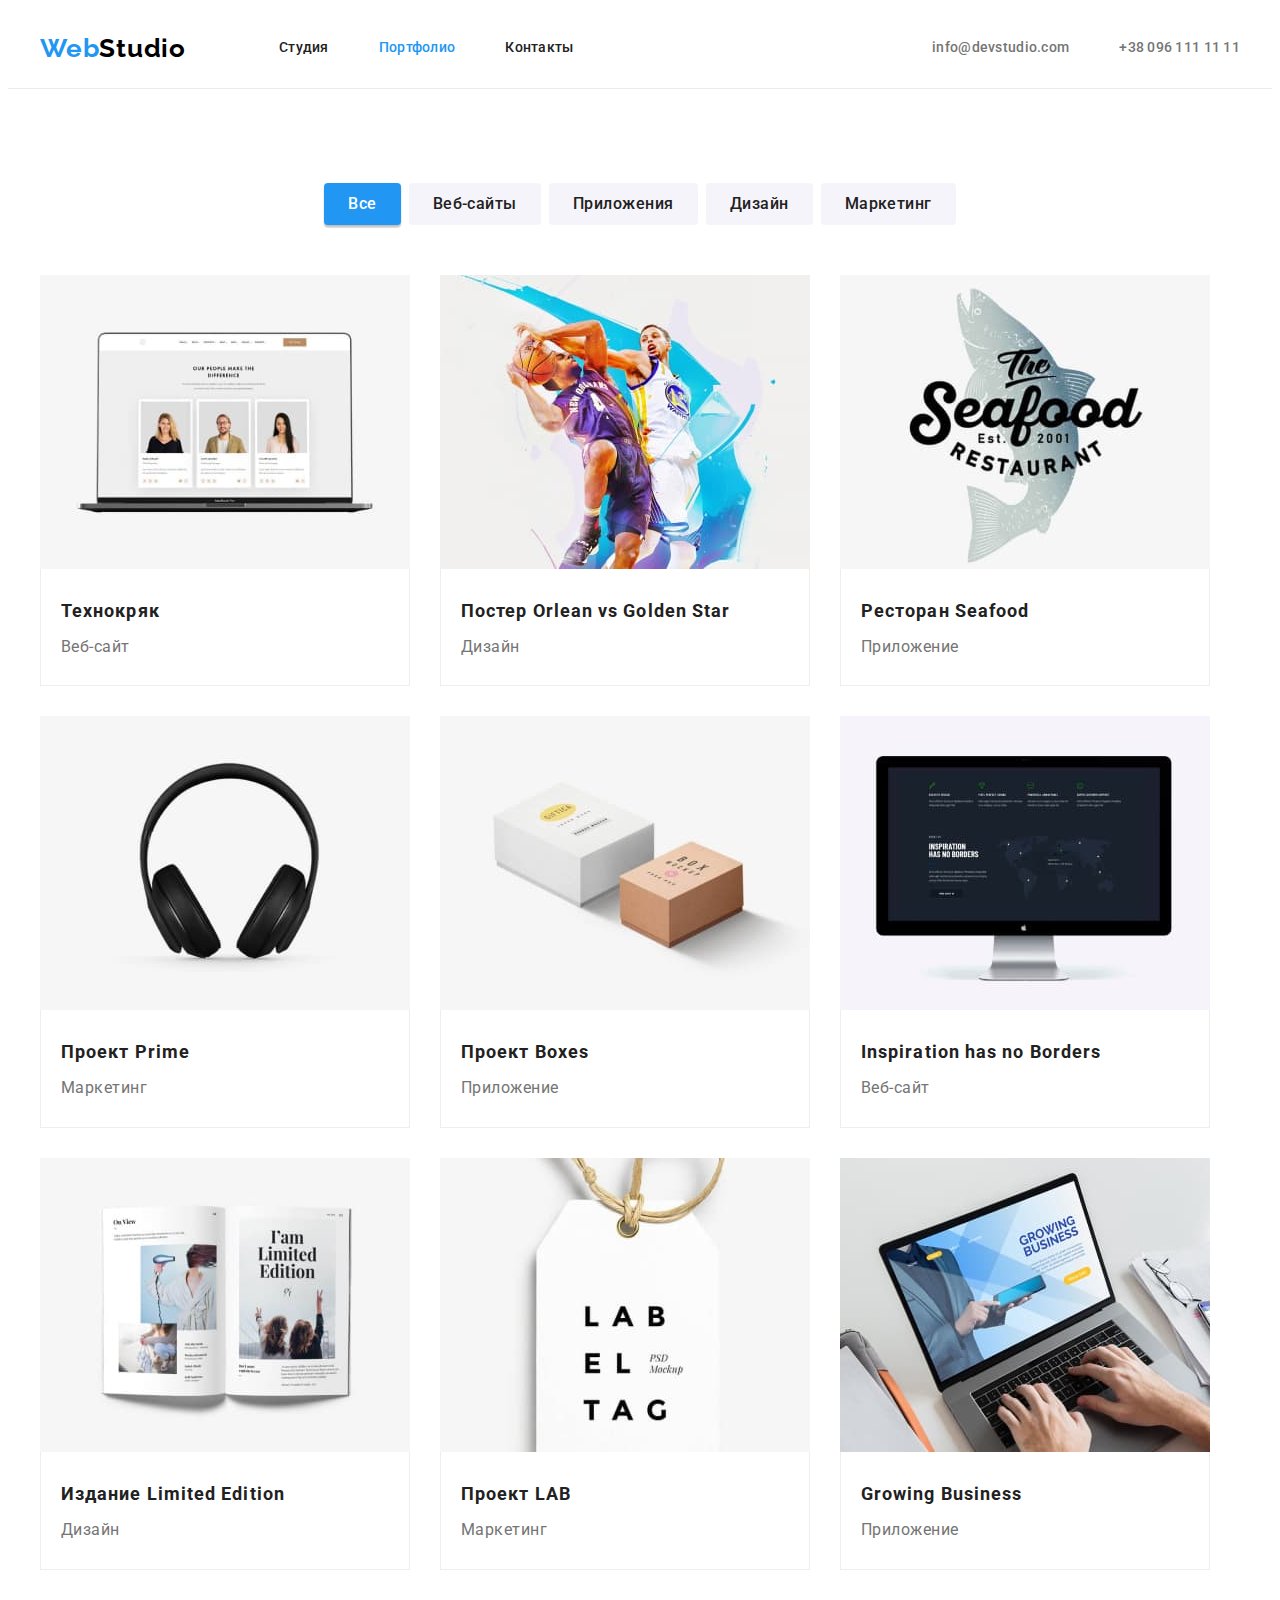
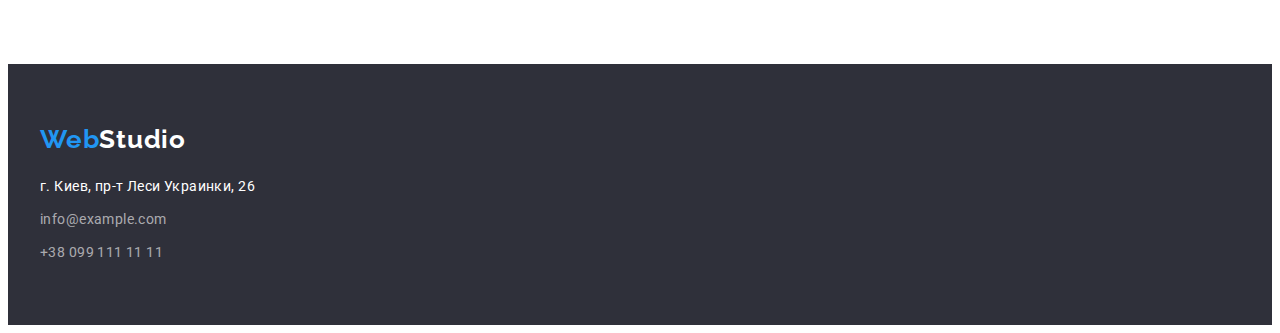
==== portfolio.html @ 328e048e "Add start files" ====
<!DOCTYPE html>
<html lang="ru">
  <head>
    <meta charset="UTF-8" />
    <meta http-equiv="X-UA-Compatible" content="IE=edge" />
    <meta name="viewport" content="width=device-width, initial-scale=1.0" />
    <link rel="preconnect" href="https://fonts.googleapis.com" />
    <link rel="preconnect" href="https://fonts.gstatic.com" crossorigin />
    <link
      href="https://fonts.googleapis.com/css2?family=Raleway:wght@700&family=Roboto:wght@400;500;700;900&display=swap"
      rel="stylesheet"
    />
    <link
      rel="stylesheet"
      href="https://cdnjs.cloudflare.com/ajax/libs/modern-normalize/1.1.0/modern-normalize.min.css"
      integrity="sha512-wpPYUAdjBVSE4KJnH1VR1HeZfpl1ub8YT/NKx4PuQ5NmX2tKuGu6U/JRp5y+Y8XG2tV+wKQpNHVUX03MfMFn9Q=="
      crossorigin="anonymous"
      referrerpolicy="no-referrer"
    />
    <link rel="stylesheet" href="./css/styles.css" />
    <title>Portfolio</title>
  </head>
  <body>
    <header class="header">
      <div class="container header-section">
        <nav class="header-navigation">
          <div class="header-logo">
            <a href="" class="webstudio web link"
              >Web<span class="webstudio studio">Studio</span></a
            >
          </div>
          <ul class="header-list list">
            <li class="header-item">
              <a href="./index.html" class="header-link link">Студия</a>
            </li>
            <li class="header-item">
              <a href="" class="header-link link current">Портфолио</a>
            </li>
            <li class="header-item">
              <a href="" class="header-link link">Контакты</a>
            </li>
          </ul>
        </nav>
        <ul class="header-contact-list list">
          <li class="header-contact-item">
            <a class="header-mail link" href="mailto:info@devstudio.com">info@devstudio.com</a>
          </li>
          <li class="header-contact-item">
            <a class="header-tel link" href="tel:+380961111111">+38 096 111 11 11</a>
          </li>
        </ul>
      </div>
    </header>
    <main>
      <section class="project-filters section">
        <div class="container">
          <h1 class="project-filters-title">Фильтр проектов</h1>
          <ul class="button-list list">
            <li class="button-list-item">
              <button class="filter-btn first-btn" type="button">Все</button>
            </li>
            <li class="button-list-item">
              <button class="filter-btn" type="button">Веб-сайты</button>
            </li>
            <li class="button-list-item">
              <button class="filter-btn" type="button">Приложения</button>
            </li>
            <li class="button-list-item">
              <button class="filter-btn" type="button">Дизайн</button>
            </li>
            <li class="button-list-item">
              <button class="filter-btn" type="button">Маркетинг</button>
            </li>
          </ul>
          <ul class="project-list list">
            <li class="project-list-item">
              <img
                src="./images/project1.jpg"
                alt="образец сайта"
                width="370"
                height="294"
                class="project-img"
              />
              <div class="card-text">
                <h2 class="project-list-title">Технокряк</h2>
                <p class="project-list-text">Веб-сайт</p>
              </div>
            </li>
            <li class="project-list-item">
              <img
                src="./images/project2.jpg"
                alt="игра в баскетбол"
                width="370"
                height="294"
                class="project-img"
              />
              <div class="card-text">
                <h2 class="project-list-title">
                  Постер <span lang="en">Orlean vs Golden Star</span>
                </h2>
                <p class="project-list-text">Дизайн</p>
              </div>
            </li>
            <li class="project-list-item">
              <img
                src="./images/project3.jpg"
                alt="лого ресторана"
                width="370"
                height="294"
                class="project-img"
              />
              <div class="card-text">
                <h2 class="project-list-title">Ресторан <span lang="en">Seafood</span></h2>
                <p class="project-list-text">Приложение</p>
              </div>
            </li>
            <li class="project-list-item">
              <img
                src="./images/project4.jpg"
                alt="наушники"
                width="370"
                height="294"
                class="project-img"
              />
              <div class="card-text">
                <h2 class="project-list-title">Проект <span lang="en">Prime</span></h2>
                <p class="project-list-text">Маркетинг</p>
              </div>
            </li>
            <li class="project-list-item">
              <img
                src="./images/project5.jpg"
                alt="две коробки"
                width="370"
                height="294"
                class="project-img"
              />
              <div class="card-text">
                <h2 class="project-list-title">Проект <span lang="en">Boxes</span></h2>
                <p class="project-list-text">Приложение</p>
              </div>
            </li>
            <li class="project-list-item">
              <img
                src="./images/project6.jpg"
                alt="изображение веб-сайта на мониторе"
                width="370"
                height="294"
                class="project-img"
              />
              <div class="card-text">
                <h2 lang="en" class="project-list-title">Inspiration has no Borders</h2>
                <p class="project-list-text">Веб-сайт</p>
              </div>
            </li>
            <li class="project-list-item">
              <img
                src="./images/project7.jpg"
                alt="разворот страниц журнала"
                width="370"
                height="294"
                class="project-img"
              />
              <div class="card-text">
                <h2 class="project-list-title">Издание <span lang="en">Limited Edition</span></h2>
                <p class="project-list-text">Дизайн</p>
              </div>
            </li>
            <li class="project-list-item">
              <img
                src="./images/project8.jpg"
                alt="бирка с лого"
                width="370"
                height="294"
                class="project-img"
              />
              <div class="card-text">
                <h2 class="project-list-title">Проект <span lang="en">LAB</span></h2>
                <p class="project-list-text">Маркетинг</p>
              </div>
            </li>
            <li class="project-list-item">
              <img
                src="./images/project9.jpg"
                alt="работа с приложением на ноутбуке"
                width="370"
                height="294"
                class="project-img"
              />
              <div class="card-text">
                <h2 lang="en" class="project-list-title">Growing Business</h2>
                <p class="project-list-text">Приложение</p>
              </div>
            </li>
          </ul>
        </div>
      </section>
    </main>
    <footer class="footer">
      <div class="container">
        <a href=" " class="footer-webstudio link"
          >Web<span class="footer-webstudio footer-studio">Studio</span></a
        >
        <address class="footer-contacts">
          <ul class="footer-contact-list list">
            <li class="footer-contact-item">
              <a
                class="footer-adress link"
                href="https://goo.gl/maps/MFCcc29Dd1iXqdY96"
                target="_blank"
                rel="noopener noindex nofollow"
              >
                г. Киев, пр-т Леси Украинки, 26</a
              >
            </li>
            <li class="footer-contact-item">
              <a class="footer-mail link" href="mailto:info@example.com">info@example.com</a>
            </li>
            <li class="footer-contact-item">
              <a class="footer-tel link" href="+380991111111">+38 099 111 11 11</a>
            </li>
          </ul>
        </address>
      </div>
    </footer>
  </body>
</html>
---- css/styles.css ----
:root {
  --background-white: #ffffff;
  --text-white: #ffffff;
  --hero-background-color: #2f303a;
  --footer-backround-color: #2f303a;
  --hover-and-focus-color: #2196f3;
  --main-color: #212121;
  --main-text-color: #757575;
  --main-btn-color: #f5f4fa;
  --second-btn-color: #188ce8;
  --black-color: #000000;
  --second-background-color: #f5f4fa;
  --header-border-color: #ececec;
  --card-border-color: #eeeeee;
}
body {
  font-family: 'Roboto', sans-serif;
  color: var(--main-color);
  background-color: var(--background-white);
  font-size: 14px;
}

p,
h1,
h2,
h3,
h4,
h5,
h6,
ul {
  margin: 0;
  padding: 0;
}
img {
  display: block;
  width: 100%;
  height: auto;
}
.container {
  width: 1200px;
  padding-left: 15px;
  padding-right: 15px;
  margin: 0 auto;
}
.section {
  padding-top: 94px;
  padding-bottom: 94px;
}
.link {
  text-decoration: none;
}
.list {
  list-style: none;
}
.features-title,
.project-filters-title {
  visibility: hidden;
  position: absolute;
  white-space: nowrap;
  width: 1px;
  height: 1px;
  overflow: hidden;
  border: 0;
  padding: 0;
  clip: rect(0 0 0 0);
  clip-path: inset(50%);
  margin: -1px;
}

/* -------------Header------------- */
.header {
  background-color: var(--background-white);
  border-bottom: 1px solid var(--header-border-color);
}
.webstudio {
  font-family: 'Raleway', sans-serif;
  font-weight: 700;
  font-size: 26px;
  line-height: 1.19;
  letter-spacing: 0.03em;
  color: var(--hover-and-focus-color);

  padding-top: 24px;
  padding-bottom: 25px;
}
.studio {
  color: var(--black-color);
}
/*navigation*/
.header-section,
.header-navigation {
  display: flex;
  align-items: center;
}
.header-list {
  display: flex;
  margin-left: 93px;
  text-align: center;
}
.header-item:not(:last-child) {
  margin-right: 50px;
}
.header-link {
  font-weight: 500;
  font-size: 14px;
  line-height: 1.14;
  letter-spacing: 0.02em;
  color: var(--main-color);

  display: block;
  padding-top: 32px;
  padding-bottom: 32px;
}
/*contacts*/
.header-contact-list {
  display: flex;
  margin-left: auto;
}
.header-contact-list .header-contact-item:not(:last-child) {
  margin-right: 50px;
}
.header-mail,
.header-tel {
  font-weight: 500;
  font-size: 14px;
  line-height: 1.14;
  letter-spacing: 0.02em;
  color: var(--main-text-color);

  display: block;
  padding-top: 32px;
  padding-bottom: 32px;
}
.current,
.header-link:hover,
.header-link:focus,
.header-mail:hover,
.header-mail:focus,
.header-tel:hover,
.header-tel:focus {
  color: var(--hover-and-focus-color);
}

/* -------------Hero------------- */
.hero {
  background-color: var(--hero-background-color);
  padding-top: 200px;
  padding-bottom: 200px;
  text-align: center;
}
.hero-title {
  font-weight: 900;
  font-size: 44px;
  line-height: 1.36;
  text-align: center;
  letter-spacing: 0.06em;
  text-transform: uppercase;
  color: var(--text-white);

  max-width: 696px;
  margin-top: 0;
  margin-bottom: 30px;
  margin-left: auto;
  margin-right: auto;
}
.hero-btn {
  font-family: inherit;
  font-weight: 700;
  font-size: 16px;
  line-height: 1.8;
  letter-spacing: 0.06em;
  color: var(--text-white);
  background-color: var(--hover-and-focus-color);
  cursor: pointer;

  padding: 10px 32px;
  border: none;
  box-shadow: 0px 4px 4px rgba(0, 0, 0, 0.15);
  border-radius: 4px;
}
.hero-btn:hover,
.hero-btn:focus {
  background-color: var(--second-btn-color);
}
/* -------------Особенности------------- */
.features-list {
  display: flex;
}
.features-text-title {
  font-size: 14px;
  line-height: 1.14;
  letter-spacing: 0.03em;
  text-transform: uppercase;

  margin-bottom: 10px;
}
.features-text {
  line-height: 1.71;
  letter-spacing: 0.03em;
  color: var(--main-text-color);
}
.features-item {
  width: 270px;
}
.features-item:not(:last-child) {
  margin-right: 30px;
}
/* -------------Чем мы занимаемся------------- */
.working {
  padding-top: 0;
}
.working-list {
  display: flex;
}
.working-item {
  display: block;
}
.working-item:not(:last-child) {
  margin-right: 30px;
}
.working-title {
  font-size: 36px;
  line-height: 1.16;
  letter-spacing: 0.03em;
  text-align: center;
  margin-bottom: 50px;
}
/* -------------Наша команда------------- */
.team {
  background-color: var(--second-background-color);
}
.team-item {
  background-color: var(--background-white);
  box-shadow: 0px 1px 3px rgba(0, 0, 0, 0.12), 0px 1px 1px rgba(0, 0, 0, 0.14),
    0px 2px 1px rgba(0, 0, 0, 0.2);
  border-radius: 0px 0px 4px 4px;
  padding-bottom: 30px;
}
.team-item:not(:last-child) {
  margin-right: 30px;
}
.team-photo {
  display: block;
  margin-bottom: 30px;
}
.team-list {
  display: flex;
}
.team-title {
  font-size: 36px;
  line-height: 1.16;
  letter-spacing: 0.03em;
  text-align: center;
  margin-bottom: 50px;
}
.team-item-title {
  font-weight: 500;
  font-size: 16px;
  line-height: 1.18;
  text-align: center;
  letter-spacing: 0.03em;
  margin-bottom: 10px;
}
.team-item-text {
  font-size: 16px;
  line-height: 1.18;
  text-align: center;
  letter-spacing: 0.03em;
  color: var(--main-text-color);
}
/* -------------Footer------------- */
.footer {
  background-color: var(--footer-backround-color);
  padding-top: 60px;
  padding-bottom: 60px;
}
.footer-webstudio {
  font-family: 'Raleway', sans-serif;
  font-weight: 700;
  font-size: 26px;
  line-height: 1.19;
  letter-spacing: 0.03em;
  color: var(--hover-and-focus-color);

  display: inline-block;
  margin-bottom: 20px;
}
.footer-studio {
  color: var(--text-white);
  margin-bottom: 0;
}
.footer-contacts {
  display: block;
}
.footer-adress {
  font-style: normal;
  font-size: 14px;
  line-height: 1.71;
  letter-spacing: 0.03em;
  color: var(--text-white);
}
.footer-mail,
.footer-tel {
  font-style: normal;
  font-size: 14px;
  line-height: 1.71;
  letter-spacing: 0.03em;
  color: rgba(255, 255, 255, 0.6);
}
.footer-contact-item:not(:last-child) {
  margin-bottom: 9px;
}
.footer-adress:hover,
.footer-adress:focus,
.footer-mail:hover,
.footer-mail:focus,
.footer-tel:hover,
.footer-tel:focus {
  color: var(--hover-and-focus-color);
}

/* -------------ПОРТФОЛИО------------- */
/* -------------Фильтр------------- */
.button-list {
  display: flex;
  justify-content: center;
  margin-bottom: 50px;
}
.button-list-item:not(:last-child) {
  margin-right: 8px;
}
.filter-btn {
  font-family: inherit;
  font-weight: 500;
  font-size: 16px;
  line-height: 1.6;
  text-align: center;
  letter-spacing: 0.03em;
  color: var(--main-color);
  background-color: var(--main-btn-color);
  border-radius: 4px;
  cursor: pointer;
  border-color: transparent;

  display: block;
  padding: 6px 22px;
}
.first-btn,
.filter-btn:hover,
.filter-btn:focus {
  color: var(--text-white);
  border-color: transparent;
  background-color: var(--hover-and-focus-color);
  box-shadow: 0px 3px 1px rgba(0, 0, 0, 0.1), 0px 1px 2px rgba(0, 0, 0, 0.08),
    0px 2px 2px rgba(0, 0, 0, 0.12);
  border-radius: 4px;
}
/* -------------Проекты------------- */
.project-list {
  display: flex;
  flex-wrap: wrap;
}
.project-list-item {
  background-color: var(--background-white);
  width: 370px;
  margin-right: 30px;
  margin-bottom: 30px;
}
.project-list-item:nth-child(3n) {
  margin-right: 0;
}
.project-list-item:nth-last-child(-n + 3) {
  margin-bottom: 0;
}
.project-list-title {
  font-size: 18px;
  line-height: 2;
  letter-spacing: 0.06em;
  margin-bottom: 4px;
}
.project-list-text {
  font-size: 16px;
  line-height: 1.8;
  letter-spacing: 0.03em;
  color: var(--main-text-color);
}
.card-text {
  padding: 24px 20px;
  border: 1px solid var(--card-border-color);
  border-top: 0;
}
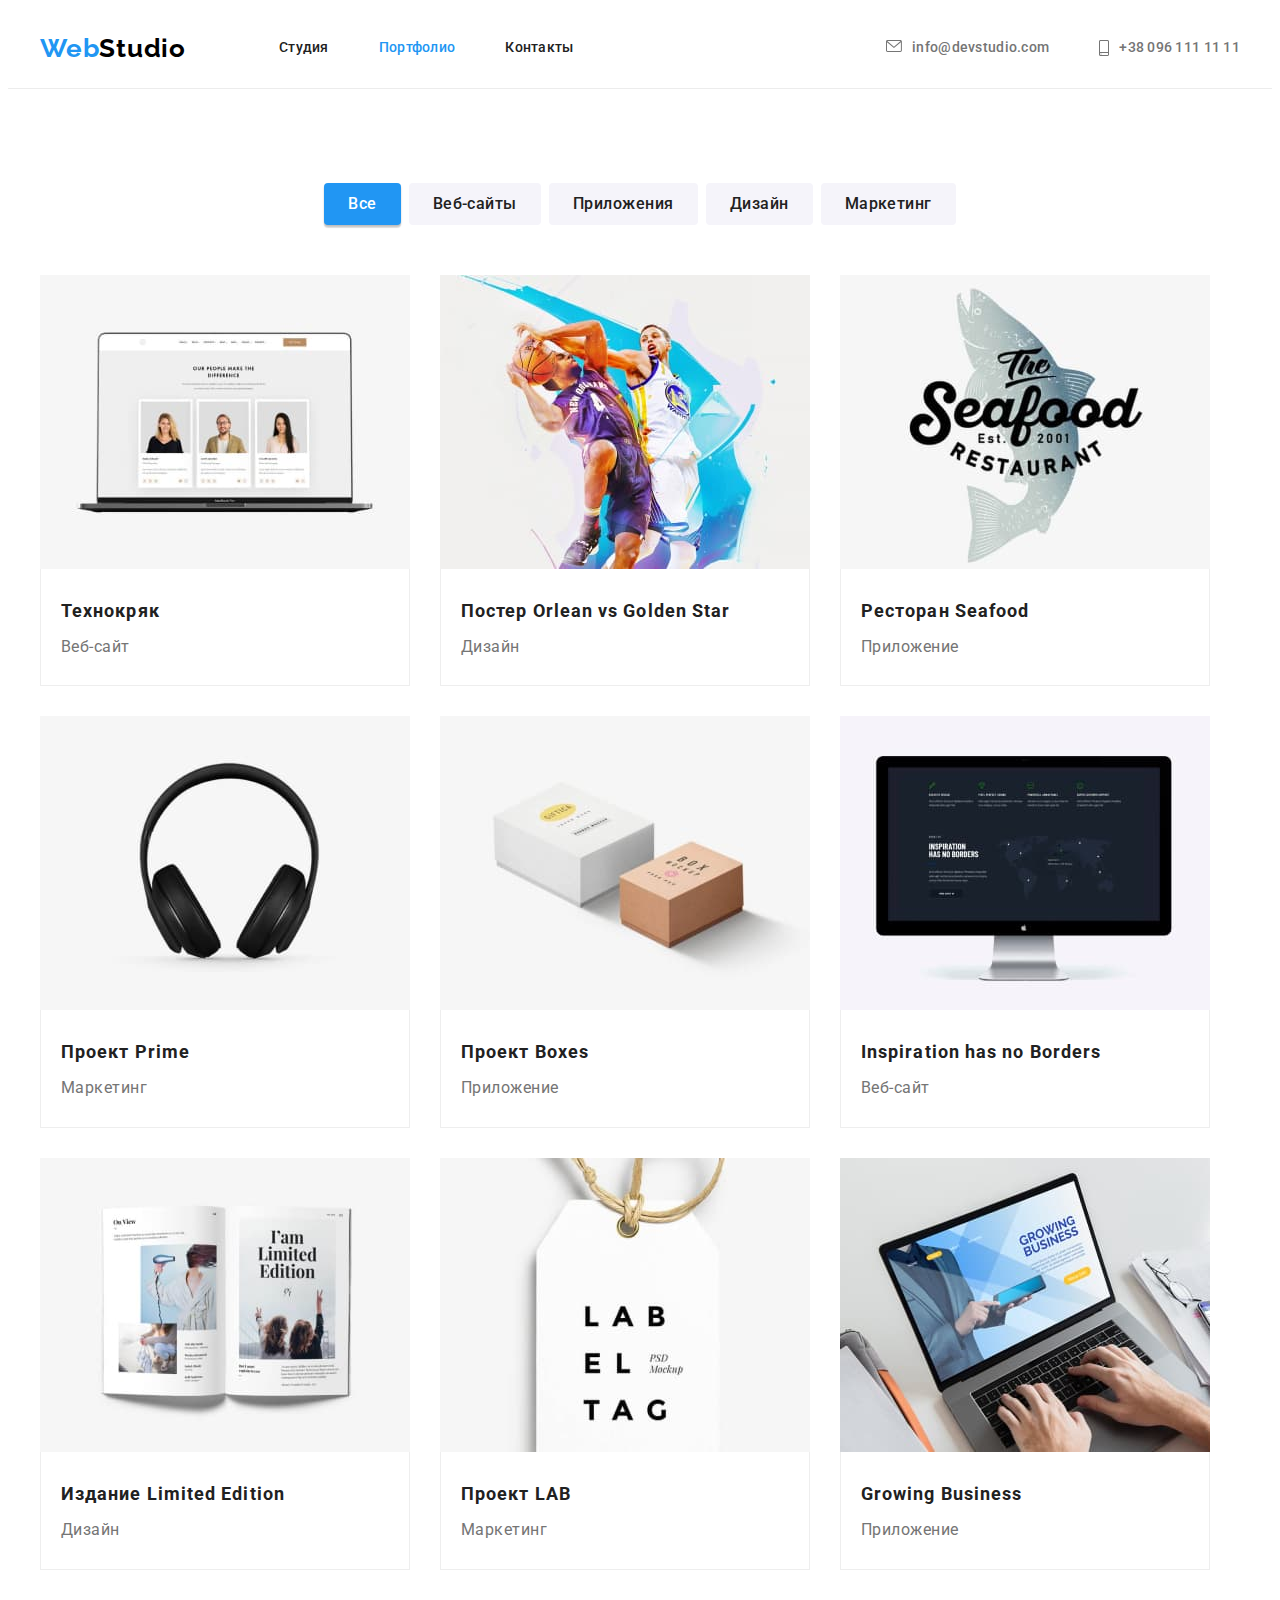
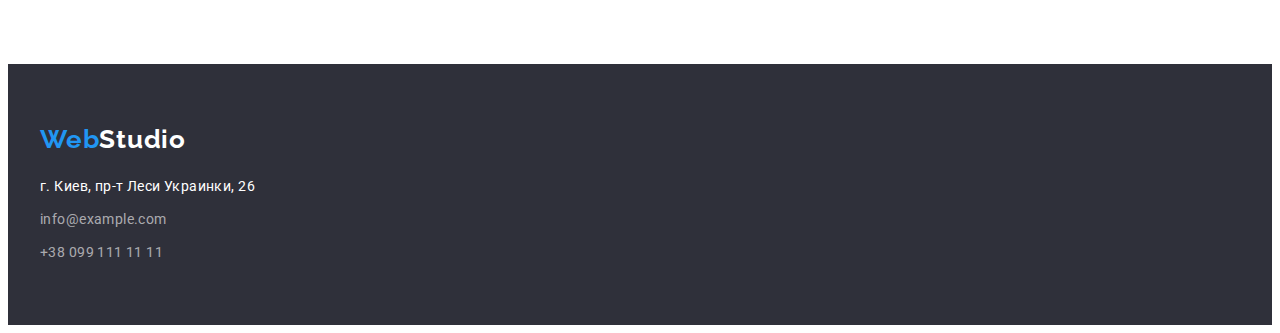
==== commit b57b3f7b: "Add footer soc list" ====
--- a/portfolio.html
+++ b/portfolio.html
@@ -43,10 +43,20 @@
         </nav>
         <ul class="header-contact-list list">
           <li class="header-contact-item">
-            <a class="header-mail link" href="mailto:info@devstudio.com">info@devstudio.com</a>
+            <a class="header-mail link" href="mailto:info@devstudio.com">
+              <svg class="contact-svg" width="16" height="12">
+                <use href="./images/icons.svg#icon-letter"></use>
+              </svg>
+              info@devstudio.com
+            </a>
           </li>
           <li class="header-contact-item">
-            <a class="header-tel link" href="tel:+380961111111">+38 096 111 11 11</a>
+            <a class="header-tel link" href="tel:+380961111111"
+              ><svg class="contact-svg" width="10" height="16">
+                <use href="./images/icons.svg#icon-smartphone"></use>
+              </svg>
+              +38 096 111 11 11</a
+            >
           </li>
         </ul>
       </div>
--- a/css/styles.css
+++ b/css/styles.css
@@ -12,6 +12,9 @@
   --second-background-color: #f5f4fa;
   --header-border-color: #ececec;
   --card-border-color: #eeeeee;
+  --clients-border-color: #afb1b8;
+  --clients-svg-color: #afb1b8;
+  --team-social-svg-color: #afb1b8;
 }
 body {
   font-family: 'Roboto', sans-serif;
@@ -115,6 +118,7 @@
 .header-contact-list {
   display: flex;
   margin-left: auto;
+  align-items: center;
 }
 .header-contact-list .header-contact-item:not(:last-child) {
   margin-right: 50px;
@@ -127,7 +131,7 @@
   letter-spacing: 0.02em;
   color: var(--main-text-color);
 
-  display: block;
+  display: flex;
   padding-top: 32px;
   padding-bottom: 32px;
 }
@@ -140,6 +144,13 @@
 .header-tel:focus {
   color: var(--hover-and-focus-color);
 }
+.contact-svg {
+  fill: currentColor;
+
+  display: inline-block;
+  align-items: center;
+  margin-right: 10px;
+}
 
 /* -------------Hero------------- */
 .hero {
@@ -147,6 +158,15 @@
   padding-top: 200px;
   padding-bottom: 200px;
   text-align: center;
+  background-image: linear-gradient(rgba(47, 48, 58, 0.4), rgba(47, 48, 58, 0.4)),
+    url(../images/hero-img.jpg);
+  background-repeat: no-repeat;
+  background-position: center;
+  background-size: auto;
+  max-width: 1600px;
+  height: 600px;
+  margin-right: auto;
+  margin-left: auto;
 }
 .hero-title {
   font-weight: 900;
@@ -205,6 +225,20 @@
 .features-item:not(:last-child) {
   margin-right: 30px;
 }
+.features-svg {
+  display: inline-block;
+}
+.features-svg-icon {
+  background-color: var(--second-background-color);
+
+  display: flex;
+  justify-content: center;
+  align-items: center;
+  margin-bottom: 30px;
+  height: 120px;
+  border-radius: 4px;
+}
+
 /* -------------Чем мы занимаемся------------- */
 .working {
   padding-top: 0;
@@ -267,7 +301,70 @@
   text-align: center;
   letter-spacing: 0.03em;
   color: var(--main-text-color);
-}
+  margin-bottom: 16px;
+}
+
+/*социальные сети*/
+.team-social-list {
+  display: flex;
+  justify-content: center;
+}
+.team-social-item:not(:last-child) {
+  margin-right: 10px;
+}
+.team-social-link {
+  width: 44px;
+  height: 44px;
+  background-color: var(--background-white);
+  border-radius: 50%;
+  display: flex;
+  justify-content: center;
+  align-items: center;
+  fill: var(--team-social-svg-color);
+}
+.team-social-link:hover,
+.team-social-link:focus {
+  background-color: var(--hover-and-focus-color);
+  fill: var(--text-white);
+}
+
+/* -------------Клиенты------------- */
+.clients-title {
+  font-size: 36px;
+  line-height: 1.16;
+  text-align: center;
+  letter-spacing: 0.03em;
+  color: var(--main-color);
+
+  margin-bottom: 50px;
+}
+.clients-list {
+  display: flex;
+}
+.clients-item:not(:last-child) {
+  margin-right: 30px;
+}
+.clients-link {
+  width: 170px;
+  height: 92px;
+  display: flex;
+  justify-content: center;
+  align-items: center;
+  border: 1px solid var(--clients-border-color);
+  border-radius: 4px;
+}
+.clients-svg {
+  fill: var(--clients-svg-color);
+}
+.clients-link:hover,
+.clients-link:focus {
+  border-color: var(--hover-and-focus-color);
+}
+.clients-link:hover .clients-svg,
+.clients-link:focus .clients-svg {
+  fill: var(--hover-and-focus-color);
+}
+
 /* -------------Footer------------- */
 .footer {
   background-color: var(--footer-backround-color);
@@ -290,7 +387,7 @@
   margin-bottom: 0;
 }
 .footer-contacts {
-  display: block;
+  display: flex;
 }
 .footer-adress {
   font-style: normal;
@@ -317,6 +414,27 @@
 .footer-tel:hover,
 .footer-tel:focus {
   color: var(--hover-and-focus-color);
+}
+/*социальные сети футер*/
+
+.footer-soc-section {
+  display: block;
+}
+
+.footer-soc-list {
+  display: flex;
+  justify-content: center;
+  align-items: center;
+}
+.footer-soc-section-title {
+  font-size: 14px;
+  line-height: 1.14;
+  letter-spacing: 0.03em;
+  text-transform: uppercase;
+  color: var(--text-white);
+  display: block;
+  text-align: center;
+  margin-bottom: 20px;
 }
 
 /* -------------ПОРТФОЛИО------------- */
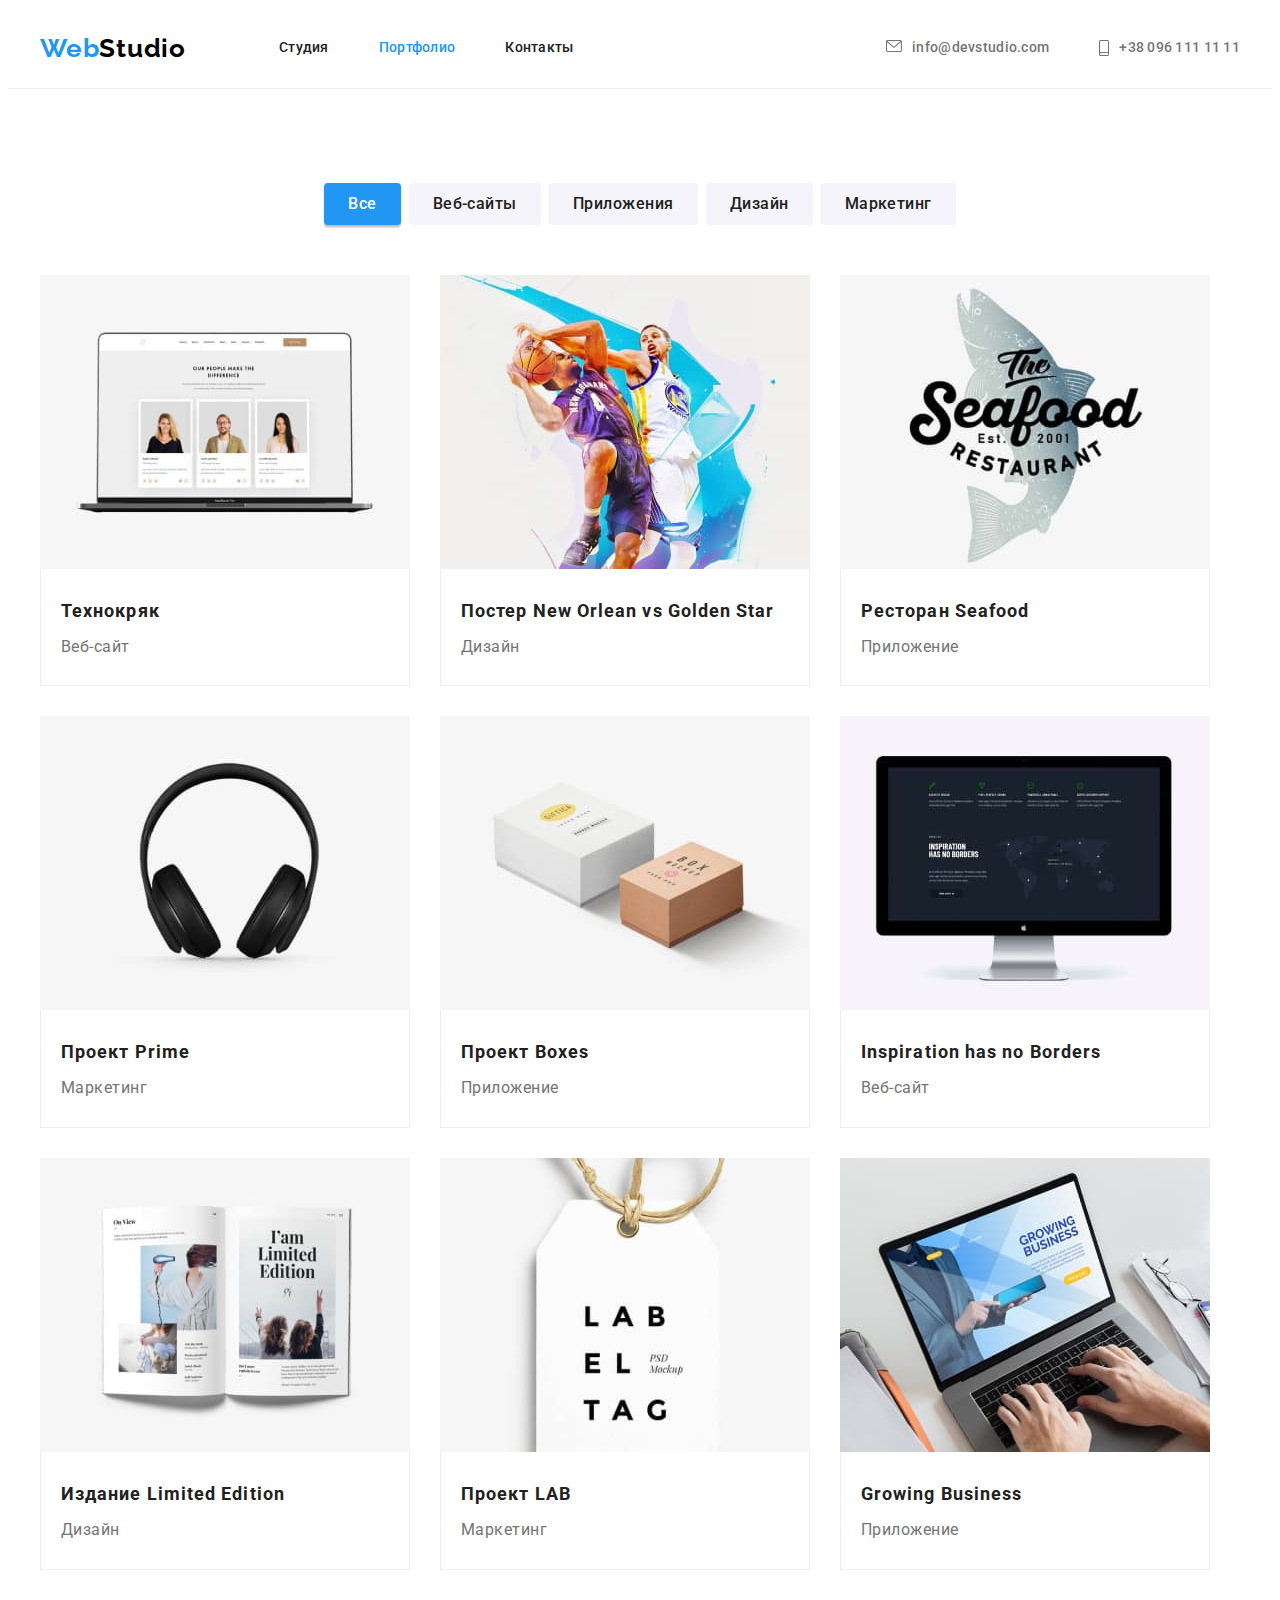
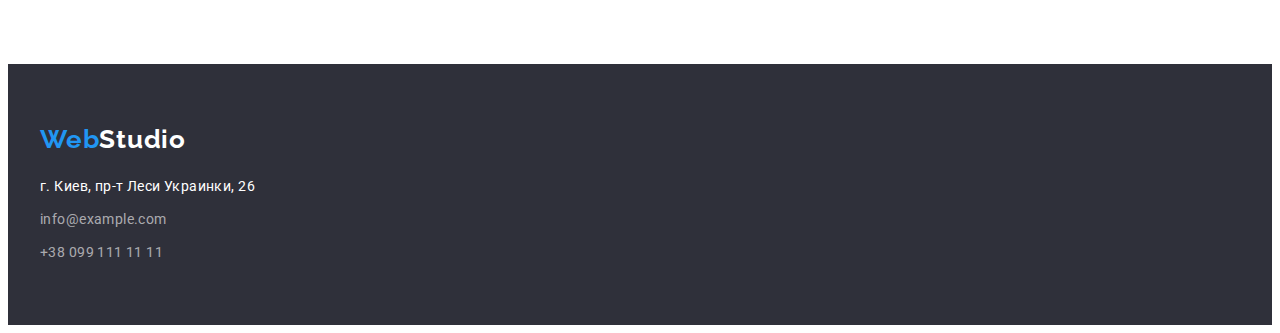
==== commit 5d0aa99b: "Add footer social block" ====
--- a/portfolio.html
+++ b/portfolio.html
@@ -84,123 +84,143 @@
           </ul>
           <ul class="project-list list">
             <li class="project-list-item">
-              <img
-                src="./images/project1.jpg"
-                alt="образец сайта"
-                width="370"
-                height="294"
-                class="project-img"
-              />
-              <div class="card-text">
-                <h2 class="project-list-title">Технокряк</h2>
-                <p class="project-list-text">Веб-сайт</p>
-              </div>
-            </li>
-            <li class="project-list-item">
-              <img
-                src="./images/project2.jpg"
-                alt="игра в баскетбол"
-                width="370"
-                height="294"
-                class="project-img"
-              />
-              <div class="card-text">
-                <h2 class="project-list-title">
-                  Постер <span lang="en">Orlean vs Golden Star</span>
-                </h2>
-                <p class="project-list-text">Дизайн</p>
-              </div>
-            </li>
-            <li class="project-list-item">
-              <img
-                src="./images/project3.jpg"
-                alt="лого ресторана"
-                width="370"
-                height="294"
-                class="project-img"
-              />
-              <div class="card-text">
-                <h2 class="project-list-title">Ресторан <span lang="en">Seafood</span></h2>
-                <p class="project-list-text">Приложение</p>
-              </div>
-            </li>
-            <li class="project-list-item">
-              <img
-                src="./images/project4.jpg"
-                alt="наушники"
-                width="370"
-                height="294"
-                class="project-img"
-              />
-              <div class="card-text">
-                <h2 class="project-list-title">Проект <span lang="en">Prime</span></h2>
-                <p class="project-list-text">Маркетинг</p>
-              </div>
-            </li>
-            <li class="project-list-item">
-              <img
-                src="./images/project5.jpg"
-                alt="две коробки"
-                width="370"
-                height="294"
-                class="project-img"
-              />
-              <div class="card-text">
-                <h2 class="project-list-title">Проект <span lang="en">Boxes</span></h2>
-                <p class="project-list-text">Приложение</p>
-              </div>
-            </li>
-            <li class="project-list-item">
-              <img
-                src="./images/project6.jpg"
-                alt="изображение веб-сайта на мониторе"
-                width="370"
-                height="294"
-                class="project-img"
-              />
-              <div class="card-text">
-                <h2 lang="en" class="project-list-title">Inspiration has no Borders</h2>
-                <p class="project-list-text">Веб-сайт</p>
-              </div>
-            </li>
-            <li class="project-list-item">
-              <img
-                src="./images/project7.jpg"
-                alt="разворот страниц журнала"
-                width="370"
-                height="294"
-                class="project-img"
-              />
-              <div class="card-text">
-                <h2 class="project-list-title">Издание <span lang="en">Limited Edition</span></h2>
-                <p class="project-list-text">Дизайн</p>
-              </div>
-            </li>
-            <li class="project-list-item">
-              <img
-                src="./images/project8.jpg"
-                alt="бирка с лого"
-                width="370"
-                height="294"
-                class="project-img"
-              />
-              <div class="card-text">
-                <h2 class="project-list-title">Проект <span lang="en">LAB</span></h2>
-                <p class="project-list-text">Маркетинг</p>
-              </div>
-            </li>
-            <li class="project-list-item">
-              <img
-                src="./images/project9.jpg"
-                alt="работа с приложением на ноутбуке"
-                width="370"
-                height="294"
-                class="project-img"
-              />
-              <div class="card-text">
-                <h2 lang="en" class="project-list-title">Growing Business</h2>
-                <p class="project-list-text">Приложение</p>
-              </div>
+              <a href="" class="project-link link">
+                <img
+                  src="./images/project1.jpg"
+                  alt="образец сайта"
+                  width="370"
+                  height="294"
+                  class="project-img"
+                />
+                <div class="card-text">
+                  <h2 class="project-list-title">Технокряк</h2>
+                  <p class="project-list-text">Веб-сайт</p>
+                </div>
+              </a>
+            </li>
+
+            <li class="project-list-item">
+              <a href="" class="project-link link">
+                <img
+                  src="./images/project2.jpg"
+                  alt="игра в баскетбол"
+                  width="370"
+                  height="294"
+                  class="project-img"
+                />
+                <div class="card-text">
+                  <h2 class="project-list-title">
+                    Постер <span lang="en">New Orlean vs Golden Star</span>
+                  </h2>
+                  <p class="project-list-text">Дизайн</p>
+                </div>
+              </a>
+            </li>
+
+            <li class="project-list-item">
+              <a href="" class="project-link link">
+                <img
+                  src="./images/project3.jpg"
+                  alt="лого ресторана"
+                  width="370"
+                  height="294"
+                  class="project-img"
+                />
+                <div class="card-text">
+                  <h2 class="project-list-title">Ресторан <span lang="en">Seafood</span></h2>
+                  <p class="project-list-text">Приложение</p>
+                </div>
+              </a>
+            </li>
+            <li class="project-list-item">
+              <a href="" class="project-link link">
+                <img
+                  src="./images/project4.jpg"
+                  alt="наушники"
+                  width="370"
+                  height="294"
+                  class="project-img"
+                />
+                <div class="card-text">
+                  <h2 class="project-list-title">Проект <span lang="en">Prime</span></h2>
+                  <p class="project-list-text">Маркетинг</p>
+                </div>
+              </a>
+            </li>
+            <li class="project-list-item">
+              <a href="" class="project-link link">
+                <img
+                  src="./images/project5.jpg"
+                  alt="две коробки"
+                  width="370"
+                  height="294"
+                  class="project-img"
+                />
+                <div class="card-text">
+                  <h2 class="project-list-title">Проект <span lang="en">Boxes</span></h2>
+                  <p class="project-list-text">Приложение</p>
+                </div>
+              </a>
+            </li>
+            <li class="project-list-item">
+              <a href="" class="project-link link">
+                <img
+                  src="./images/project6.jpg"
+                  alt="изображение веб-сайта на мониторе"
+                  width="370"
+                  height="294"
+                  class="project-img"
+                />
+                <div class="card-text">
+                  <h2 lang="en" class="project-list-title">Inspiration has no Borders</h2>
+                  <p class="project-list-text">Веб-сайт</p>
+                </div>
+              </a>
+            </li>
+            <li class="project-list-item">
+              <a href="" class="project-link link">
+                <img
+                  src="./images/project7.jpg"
+                  alt="разворот страниц журнала"
+                  width="370"
+                  height="294"
+                  class="project-img"
+                />
+                <div class="card-text">
+                  <h2 class="project-list-title">Издание <span lang="en">Limited Edition</span></h2>
+                  <p class="project-list-text">Дизайн</p>
+                </div>
+              </a>
+            </li>
+            <li class="project-list-item">
+              <a href="" class="project-link link">
+                <img
+                  src="./images/project8.jpg"
+                  alt="бирка с лого"
+                  width="370"
+                  height="294"
+                  class="project-img"
+                />
+                <div class="card-text">
+                  <h2 class="project-list-title">Проект <span lang="en">LAB</span></h2>
+                  <p class="project-list-text">Маркетинг</p>
+                </div>
+              </a>
+            </li>
+            <li class="project-list-item">
+              <a href="" class="project-link link">
+                <img
+                  src="./images/project9.jpg"
+                  alt="работа с приложением на ноутбуке"
+                  width="370"
+                  height="294"
+                  class="project-img"
+                />
+                <div class="card-text">
+                  <h2 lang="en" class="project-list-title">Growing Business</h2>
+                  <p class="project-list-text">Приложение</p>
+                </div>
+              </a>
             </li>
           </ul>
         </div>
--- a/css/styles.css
+++ b/css/styles.css
@@ -416,11 +416,17 @@
   color: var(--hover-and-focus-color);
 }
 /*социальные сети футер*/
-
+.footer-container {
+  display: flex;
+  align-items: baseline;
+}
+.footer-adress-section {
+  display: block;
+}
 .footer-soc-section {
   display: block;
-}
-
+  margin-left: 70px;
+}
 .footer-soc-list {
   display: flex;
   justify-content: center;
@@ -433,8 +439,25 @@
   text-transform: uppercase;
   color: var(--text-white);
   display: block;
-  text-align: center;
+  text-align: left;
   margin-bottom: 20px;
+}
+.footer-soc-item:not(:last-child) {
+  margin-right: 10px;
+}
+.footer-soc-link {
+  width: 44px;
+  height: 44px;
+  background-color: rgba(255, 255, 255, 0.1);
+  border-radius: 50%;
+  display: flex;
+  justify-content: center;
+  align-items: center;
+  fill: var(--text-white);
+}
+.footer-soc-link:hover,
+.footer-soc-link:focus {
+  background-color: var(--hover-and-focus-color);
 }
 
 /* -------------ПОРТФОЛИО------------- */
@@ -495,6 +518,7 @@
   line-height: 2;
   letter-spacing: 0.06em;
   margin-bottom: 4px;
+  color: var(--main-color);
 }
 .project-list-text {
   font-size: 16px;
@@ -507,3 +531,11 @@
   border: 1px solid var(--card-border-color);
   border-top: 0;
 }
+.project-link {
+  display: block;
+}
+.project-link:hover,
+.project-link:focus {
+  box-shadow: 0px 1px 1px rgba(0, 0, 0, 0.12), 0px 4px 4px rgba(0, 0, 0, 0.06),
+    1px 4px 6px rgba(0, 0, 0, 0.16);
+}
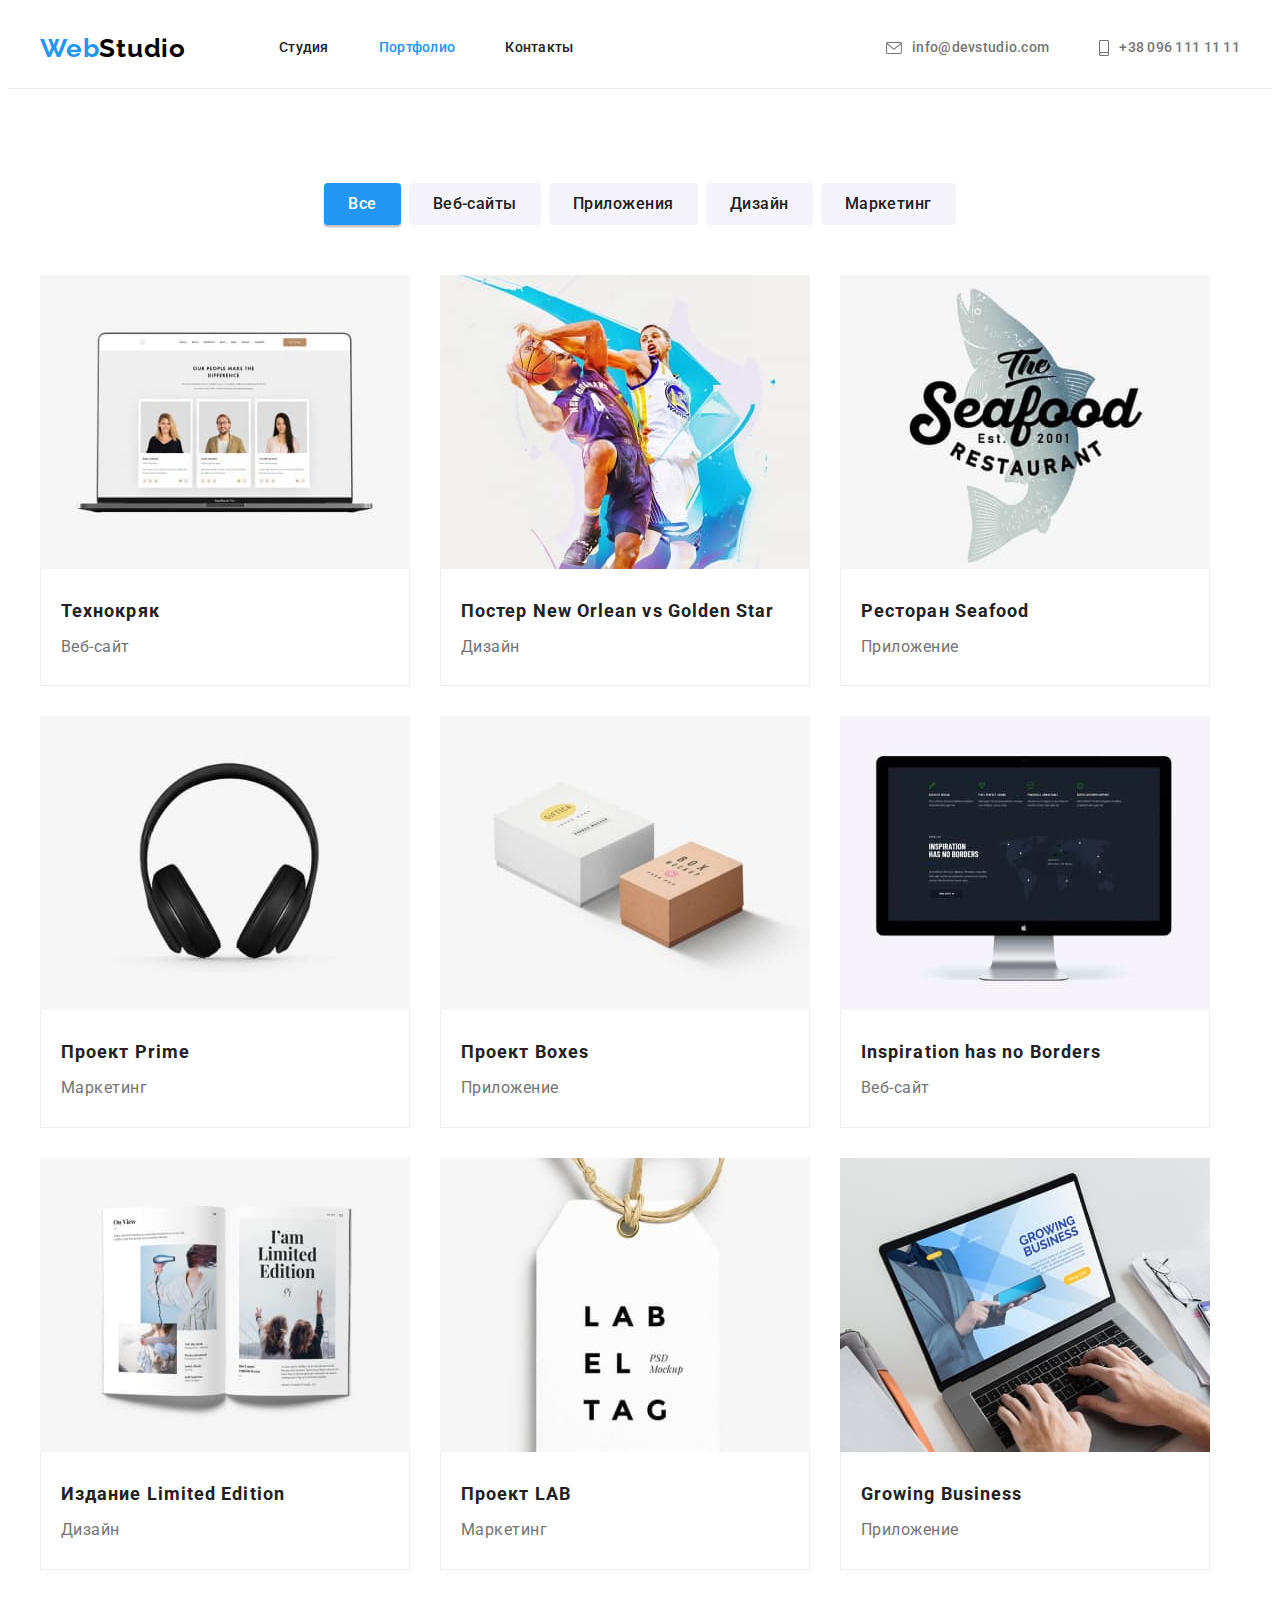
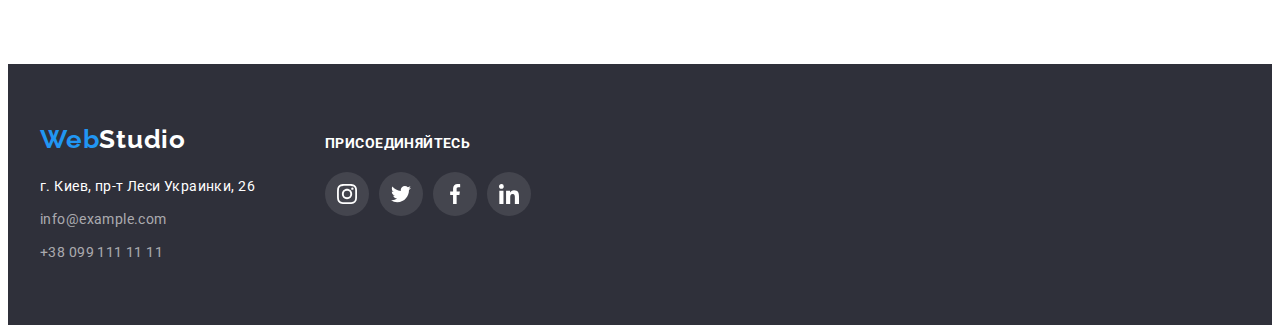
==== commit c26c16a0: "Add final edits" ====
--- a/portfolio.html
+++ b/portfolio.html
@@ -227,30 +227,65 @@
       </section>
     </main>
     <footer class="footer">
-      <div class="container">
-        <a href=" " class="footer-webstudio link"
-          >Web<span class="footer-webstudio footer-studio">Studio</span></a
-        >
-        <address class="footer-contacts">
-          <ul class="footer-contact-list list">
-            <li class="footer-contact-item">
-              <a
-                class="footer-adress link"
-                href="https://goo.gl/maps/MFCcc29Dd1iXqdY96"
-                target="_blank"
-                rel="noopener noindex nofollow"
-              >
-                г. Киев, пр-т Леси Украинки, 26</a
-              >
-            </li>
-            <li class="footer-contact-item">
-              <a class="footer-mail link" href="mailto:info@example.com">info@example.com</a>
-            </li>
-            <li class="footer-contact-item">
-              <a class="footer-tel link" href="+380991111111">+38 099 111 11 11</a>
-            </li>
-          </ul>
-        </address>
+      <div class="container footer-container">
+        <div class="footer-adress-section">
+          <a href=" " class="footer-webstudio link"
+            >Web<span class="footer-webstudio footer-studio">Studio</span></a
+          >
+          <address class="footer-contacts">
+            <ul class="footer-contact-list list">
+              <li class="footer-contact-item">
+                <a
+                  class="footer-adress link"
+                  href="https://goo.gl/maps/MFCcc29Dd1iXqdY96"
+                  target="_blank"
+                  rel="noopener noindex nofollow"
+                >
+                  г. Киев, пр-т Леси Украинки, 26</a
+                >
+              </li>
+              <li class="footer-contact-item">
+                <a class="footer-mail link" href="mailto:info@example.com">info@example.com</a>
+              </li>
+              <li class="footer-contact-item">
+                <a class="footer-tel link" href="+380991111111">+38 099 111 11 11</a>
+              </li>
+            </ul>
+          </address>
+        </div>
+        <div class="footer-soc-section">
+          <h3 class="footer-soc-section-title">присоединяйтесь</h3>
+          <ul class="footer-soc-list list">
+            <li class="footer-soc-item">
+              <a href="" class="footer-soc-link">
+                <svg class="footer-soc-svg" width="20" height="20">
+                  <use href="./images/icons.svg#icon-instagram"></use>
+                </svg>
+              </a>
+            </li>
+            <li class="footer-soc-item">
+              <a href="" class="footer-soc-link">
+                <svg class="footer-soc-svg" width="20" height="20">
+                  <use href="./images/icons.svg#icon-twitter"></use>
+                </svg>
+              </a>
+            </li>
+            <li class="footer-soc-item">
+              <a href="" class="footer-soc-link">
+                <svg class="footer-soc-svg" width="20" height="20">
+                  <use href="./images/icons.svg#icon-facebook"></use>
+                </svg>
+              </a>
+            </li>
+            <li class="footer-soc-item">
+              <a href="" class="footer-soc-link">
+                <svg class="footer-soc-svg" width="20" height="20">
+                  <use href="./images/icons.svg#icon-linkedin"></use>
+                </svg>
+              </a>
+            </li>
+          </ul>
+        </div>
       </div>
     </footer>
   </body>
--- a/css/styles.css
+++ b/css/styles.css
@@ -134,6 +134,7 @@
   display: flex;
   padding-top: 32px;
   padding-bottom: 32px;
+  align-items: center;
 }
 .current,
 .header-link:hover,
@@ -309,23 +310,30 @@
   display: flex;
   justify-content: center;
 }
+.team-social-item {
+  width: 44px;
+  height: 44px;
+}
 .team-social-item:not(:last-child) {
   margin-right: 10px;
 }
 .team-social-link {
-  width: 44px;
-  height: 44px;
+  width: 100%;
+  height: 100%;
+  color: var(--team-social-svg-color);
   background-color: var(--background-white);
   border-radius: 50%;
   display: flex;
   justify-content: center;
   align-items: center;
-  fill: var(--team-social-svg-color);
 }
 .team-social-link:hover,
 .team-social-link:focus {
   background-color: var(--hover-and-focus-color);
-  fill: var(--text-white);
+  color: var(--text-white);
+}
+.team-social-svg {
+  fill: currentColor;
 }
 
 /* -------------Клиенты------------- */
@@ -341,28 +349,30 @@
 .clients-list {
   display: flex;
 }
+.clients-item {
+  width: 170px;
+  height: 92px;
+}
 .clients-item:not(:last-child) {
   margin-right: 30px;
 }
 .clients-link {
-  width: 170px;
-  height: 92px;
+  width: 100%;
+  height: 100%;
   display: flex;
   justify-content: center;
   align-items: center;
   border: 1px solid var(--clients-border-color);
   border-radius: 4px;
-}
-.clients-svg {
-  fill: var(--clients-svg-color);
+  color: var(--clients-svg-color);
 }
 .clients-link:hover,
 .clients-link:focus {
   border-color: var(--hover-and-focus-color);
-}
-.clients-link:hover .clients-svg,
-.clients-link:focus .clients-svg {
-  fill: var(--hover-and-focus-color);
+  color: var(--hover-and-focus-color);
+}
+.clients-svg {
+  fill: currentColor;
 }
 
 /* -------------Footer------------- */
@@ -442,22 +452,29 @@
   text-align: left;
   margin-bottom: 20px;
 }
+.footer-soc-item {
+  width: 44px;
+  height: 44px;
+}
 .footer-soc-item:not(:last-child) {
   margin-right: 10px;
 }
 .footer-soc-link {
-  width: 44px;
-  height: 44px;
+  width: 100%;
+  height: 100%;
+  color: var(--text-white);
   background-color: rgba(255, 255, 255, 0.1);
   border-radius: 50%;
   display: flex;
   justify-content: center;
   align-items: center;
-  fill: var(--text-white);
 }
 .footer-soc-link:hover,
 .footer-soc-link:focus {
   background-color: var(--hover-and-focus-color);
+}
+.footer-soc-svg {
+  fill: currentColor;
 }
 
 /* -------------ПОРТФОЛИО------------- */
